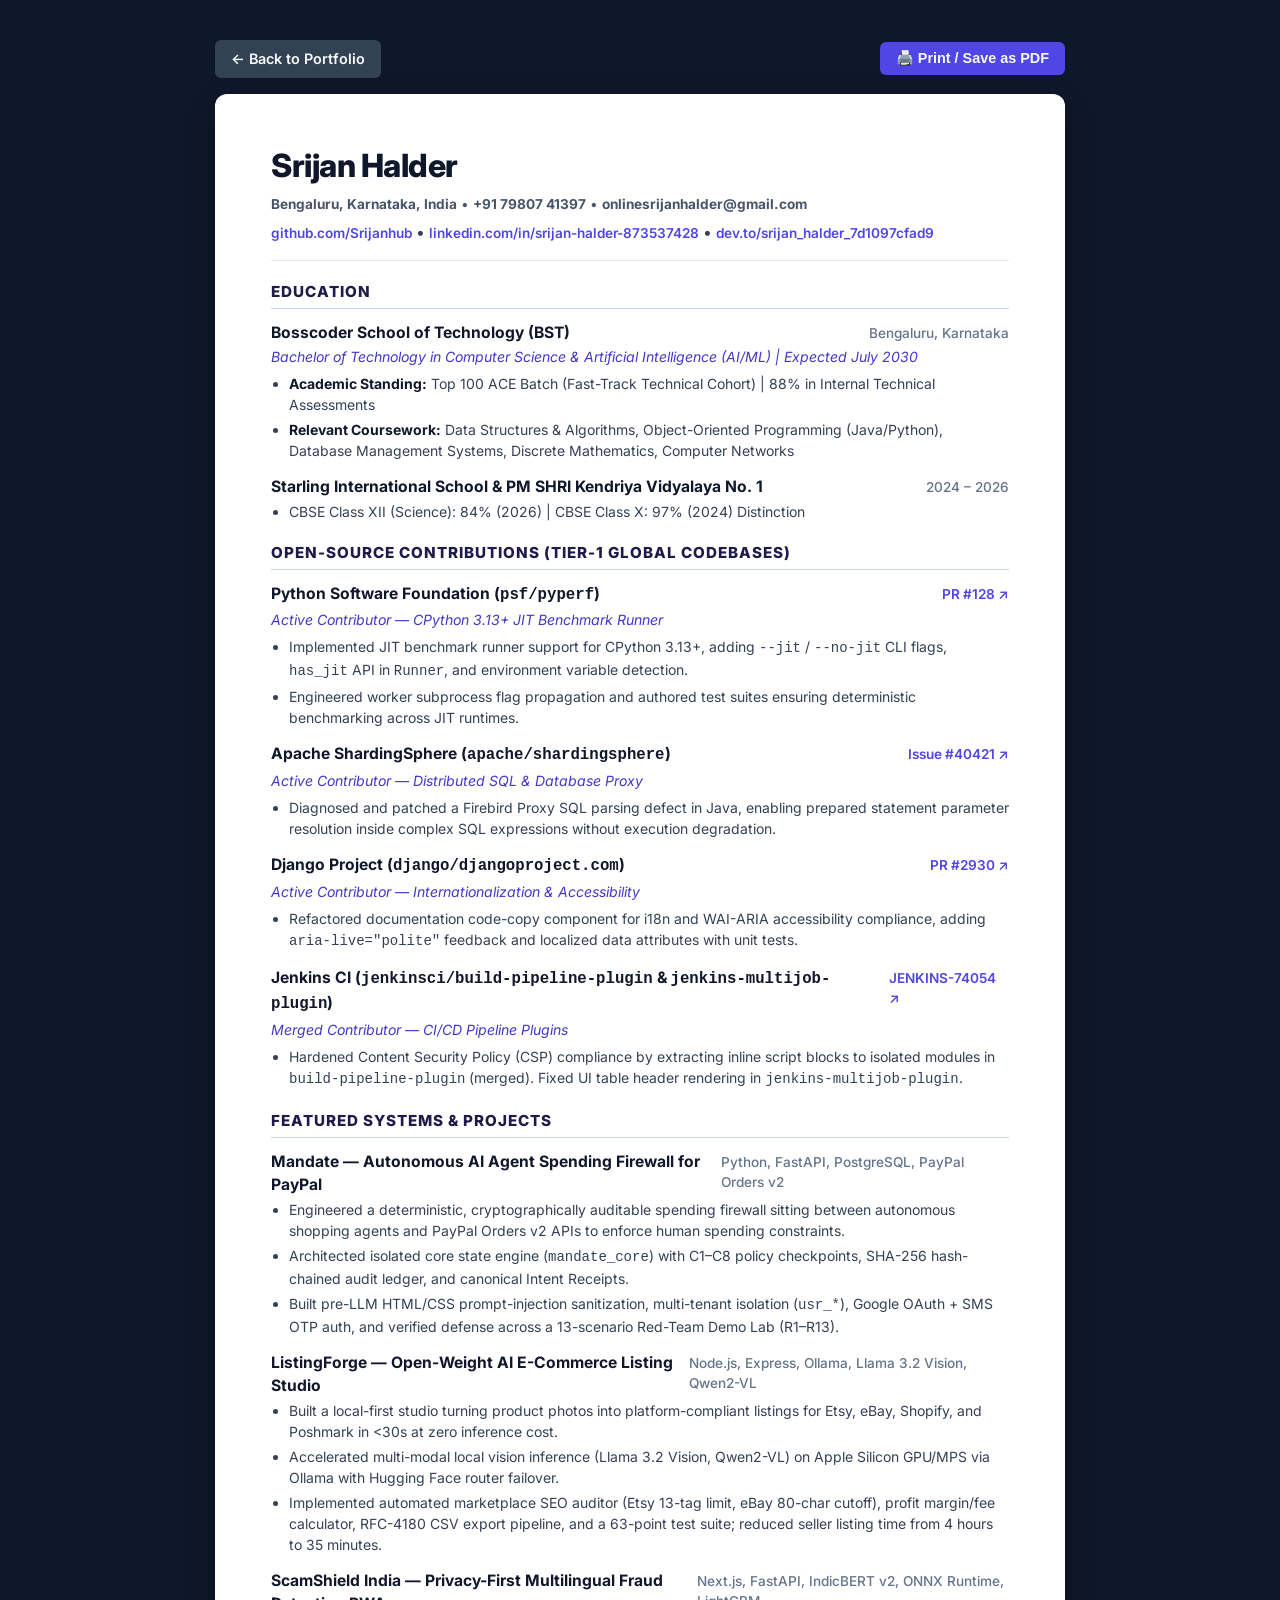
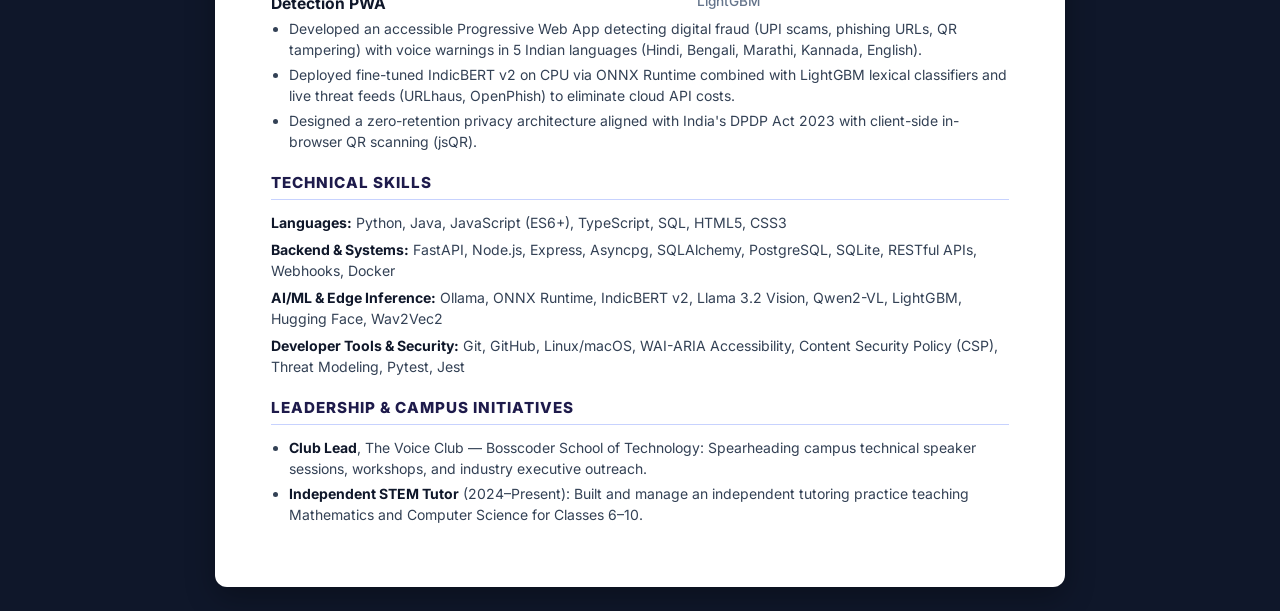
==== resume.html @ 65e2ab73 "feat: sync portfolio with professional resume credentials, open-source PRs, and ScamShield project" ====
<!DOCTYPE html>
<html lang="en">
<head>
  <meta charset="UTF-8">
  <meta name="viewport" content="width=device-width, initial-scale=1.0">
  <title>Resume - Srijan Halder</title>
  <link rel="icon" type="image/svg+xml" href="assets/favicon.svg">
  <link href="https://fonts.googleapis.com/css2?family=Inter:wght@400;500;600;700;800&family=JetBrains+Mono:wght@400;600&display=swap" rel="stylesheet">
  <style>
    * { box-sizing: border-box; margin: 0; padding: 0; }
    body {
      font-family: 'Inter', -apple-system, sans-serif;
      background-color: #0f172a;
      color: #334155;
      padding: 40px 20px;
      line-height: 1.5;
    }
    .resume-wrapper {
      max-width: 850px;
      margin: 0 auto;
      background: #ffffff;
      padding: 48px 56px;
      border-radius: 12px;
      box-shadow: 0 10px 30px rgba(0,0,0,0.3);
    }
    .print-bar {
      max-width: 850px;
      margin: 0 auto 16px auto;
      display: flex;
      justify-content: space-between;
      align-items: center;
    }
    .back-link, .print-btn {
      color: #f8fafc;
      text-decoration: none;
      font-weight: 600;
      font-size: 0.9rem;
      background: #4f46e5;
      padding: 8px 16px;
      border-radius: 6px;
      border: none;
      cursor: pointer;
      display: inline-flex;
      align-items: center;
      gap: 6px;
    }
    .back-link { background: #334155; }
    .header h1 {
      font-size: 2rem;
      color: #0f172a;
      font-weight: 800;
      letter-spacing: -0.5px;
      margin-bottom: 4px;
    }
    .contact-sub {
      font-size: 0.85rem;
      color: #475569;
      margin-bottom: 6px;
    }
    .links-sub a {
      color: #4f46e5;
      text-decoration: none;
      font-weight: 600;
      font-size: 0.85rem;
    }
    .links-sub a:hover { text-decoration: underline; }
    hr {
      border: none;
      border-top: 1.5px solid #e2e8f0;
      margin: 16px 0 20px 0;
    }
    .section-title {
      font-size: 0.95rem;
      font-weight: 800;
      letter-spacing: 1px;
      color: #1e1b4b;
      border-bottom: 1.5px solid #c7d2fe;
      padding-bottom: 4px;
      margin: 20px 0 12px 0;
      text-transform: uppercase;
    }
    .item-header {
      display: flex;
      justify-content: space-between;
      align-items: baseline;
      margin-bottom: 2px;
    }
    .item-title {
      font-size: 0.98rem;
      font-weight: 700;
      color: #0f172a;
    }
    .item-meta {
      font-size: 0.85rem;
      color: #64748b;
      font-weight: 500;
    }
    .item-sub {
      font-size: 0.88rem;
      font-style: italic;
      color: #4338ca;
      margin-bottom: 6px;
    }
    ul {
      margin-left: 18px;
      margin-bottom: 14px;
    }
    li {
      font-size: 0.875rem;
      color: #334155;
      margin-bottom: 4px;
      line-height: 1.5;
    }
    li strong { color: #0f172a; }
    .skill-category {
      font-size: 0.88rem;
      margin-bottom: 6px;
      color: #334155;
    }
    .skill-category strong { color: #0f172a; }
    @media print {
      body { background: transparent; padding: 0; }
      .resume-wrapper { box-shadow: none; padding: 0; }
      .print-bar { display: none; }
    }
  </style>
</head>
<body>

  <div class="print-bar">
    <a href="index.html" class="back-link">← Back to Portfolio</a>
    <button onclick="window.print()" class="print-btn">🖨️ Print / Save as PDF</button>
  </div>

  <div class="resume-wrapper">
    <div class="header">
      <h1>Srijan Halder</h1>
      <p class="contact-sub"><strong>Bengaluru, Karnataka, India</strong> • <strong>+91 79807 41397</strong> • <strong>onlinesrijanhalder@gmail.com</strong></p>
      <p class="links-sub">
        <a href="https://github.com/Srijanhub" target="_blank">github.com/Srijanhub</a> • 
        <a href="https://linkedin.com/in/srijan-halder-873537428" target="_blank">linkedin.com/in/srijan-halder-873537428</a> • 
        <a href="https://dev.to/srijan_halder_7d1097cfad9" target="_blank">dev.to/srijan_halder_7d1097cfad9</a>
      </p>
    </div>

    <hr>

    <h2 class="section-title">Education</h2>
    <div class="item-header">
      <span class="item-title">Bosscoder School of Technology (BST)</span>
      <span class="item-meta">Bengaluru, Karnataka</span>
    </div>
    <div class="item-sub">Bachelor of Technology in Computer Science &amp; Artificial Intelligence (AI/ML) | Expected July 2030</div>
    <ul>
      <li><strong>Academic Standing:</strong> Top 100 ACE Batch (Fast-Track Technical Cohort) | 88% in Internal Technical Assessments</li>
      <li><strong>Relevant Coursework:</strong> Data Structures &amp; Algorithms, Object-Oriented Programming (Java/Python), Database Management Systems, Discrete Mathematics, Computer Networks</li>
    </ul>

    <div class="item-header" style="margin-top: 10px;">
      <span class="item-title">Starling International School &amp; PM SHRI Kendriya Vidyalaya No. 1</span>
      <span class="item-meta">2024 – 2026</span>
    </div>
    <ul>
      <li>CBSE Class XII (Science): 84% (2026) | CBSE Class X: 97% (2024) Distinction</li>
    </ul>

    <h2 class="section-title">Open-Source Contributions (Tier-1 Global Codebases)</h2>
    
    <div class="item-header">
      <span class="item-title">Python Software Foundation (<code>psf/pyperf</code>)</span>
      <span class="item-meta"><a href="https://github.com/psf/pyperf/pull/128" target="_blank" style="color:#4f46e5; text-decoration:none; font-weight:600;">PR #128 ↗</a></span>
    </div>
    <div class="item-sub">Active Contributor — CPython 3.13+ JIT Benchmark Runner</div>
    <ul>
      <li>Implemented JIT benchmark runner support for CPython 3.13+, adding <code>--jit</code> / <code>--no-jit</code> CLI flags, <code>has_jit</code> API in <code>Runner</code>, and environment variable detection.</li>
      <li>Engineered worker subprocess flag propagation and authored test suites ensuring deterministic benchmarking across JIT runtimes.</li>
    </ul>

    <div class="item-header">
      <span class="item-title">Apache ShardingSphere (<code>apache/shardingsphere</code>)</span>
      <span class="item-meta"><a href="https://github.com/apache/shardingsphere/issues/40421" target="_blank" style="color:#4f46e5; text-decoration:none; font-weight:600;">Issue #40421 ↗</a></span>
    </div>
    <div class="item-sub">Active Contributor — Distributed SQL &amp; Database Proxy</div>
    <ul>
      <li>Diagnosed and patched a Firebird Proxy SQL parsing defect in Java, enabling prepared statement parameter resolution inside complex SQL expressions without execution degradation.</li>
    </ul>

    <div class="item-header">
      <span class="item-title">Django Project (<code>django/djangoproject.com</code>)</span>
      <span class="item-meta"><a href="https://github.com/django/djangoproject.com/pull/2930" target="_blank" style="color:#4f46e5; text-decoration:none; font-weight:600;">PR #2930 ↗</a></span>
    </div>
    <div class="item-sub">Active Contributor — Internationalization &amp; Accessibility</div>
    <ul>
      <li>Refactored documentation code-copy component for i18n and WAI-ARIA accessibility compliance, adding <code>aria-live="polite"</code> feedback and localized data attributes with unit tests.</li>
    </ul>

    <div class="item-header">
      <span class="item-title">Jenkins CI (<code>jenkinsci/build-pipeline-plugin</code> &amp; <code>jenkins-multijob-plugin</code>)</span>
      <span class="item-meta"><a href="https://issues.jenkins.io/browse/JENKINS-74054" target="_blank" style="color:#4f46e5; text-decoration:none; font-weight:600;">JENKINS-74054 ↗</a></span>
    </div>
    <div class="item-sub">Merged Contributor — CI/CD Pipeline Plugins</div>
    <ul>
      <li>Hardened Content Security Policy (CSP) compliance by extracting inline script blocks to isolated modules in <code>build-pipeline-plugin</code> (merged). Fixed UI table header rendering in <code>jenkins-multijob-plugin</code>.</li>
    </ul>

    <h2 class="section-title">Featured Systems &amp; Projects</h2>

    <div class="item-header">
      <span class="item-title">Mandate — Autonomous AI Agent Spending Firewall for PayPal</span>
      <span class="item-meta">Python, FastAPI, PostgreSQL, PayPal Orders v2</span>
    </div>
    <ul>
      <li>Engineered a deterministic, cryptographically auditable spending firewall sitting between autonomous shopping agents and PayPal Orders v2 APIs to enforce human spending constraints.</li>
      <li>Architected isolated core state engine (<code>mandate_core</code>) with C1–C8 policy checkpoints, SHA-256 hash-chained audit ledger, and canonical Intent Receipts.</li>
      <li>Built pre-LLM HTML/CSS prompt-injection sanitization, multi-tenant isolation (<code>usr_*</code>), Google OAuth + SMS OTP auth, and verified defense across a 13-scenario Red-Team Demo Lab (R1–R13).</li>
    </ul>

    <div class="item-header">
      <span class="item-title">ListingForge — Open-Weight AI E-Commerce Listing Studio</span>
      <span class="item-meta">Node.js, Express, Ollama, Llama 3.2 Vision, Qwen2-VL</span>
    </div>
    <ul>
      <li>Built a local-first studio turning product photos into platform-compliant listings for Etsy, eBay, Shopify, and Poshmark in &lt;30s at zero inference cost.</li>
      <li>Accelerated multi-modal local vision inference (Llama 3.2 Vision, Qwen2-VL) on Apple Silicon GPU/MPS via Ollama with Hugging Face router failover.</li>
      <li>Implemented automated marketplace SEO auditor (Etsy 13-tag limit, eBay 80-char cutoff), profit margin/fee calculator, RFC-4180 CSV export pipeline, and a 63-point test suite; reduced seller listing time from 4 hours to 35 minutes.</li>
    </ul>

    <div class="item-header">
      <span class="item-title">ScamShield India — Privacy-First Multilingual Fraud Detection PWA</span>
      <span class="item-meta">Next.js, FastAPI, IndicBERT v2, ONNX Runtime, LightGBM</span>
    </div>
    <ul>
      <li>Developed an accessible Progressive Web App detecting digital fraud (UPI scams, phishing URLs, QR tampering) with voice warnings in 5 Indian languages (Hindi, Bengali, Marathi, Kannada, English).</li>
      <li>Deployed fine-tuned IndicBERT v2 on CPU via ONNX Runtime combined with LightGBM lexical classifiers and live threat feeds (URLhaus, OpenPhish) to eliminate cloud API costs.</li>
      <li>Designed a zero-retention privacy architecture aligned with India's DPDP Act 2023 with client-side in-browser QR scanning (jsQR).</li>
    </ul>

    <h2 class="section-title">Technical Skills</h2>
    <p class="skill-category"><strong>Languages:</strong> Python, Java, JavaScript (ES6+), TypeScript, SQL, HTML5, CSS3</p>
    <p class="skill-category"><strong>Backend &amp; Systems:</strong> FastAPI, Node.js, Express, Asyncpg, SQLAlchemy, PostgreSQL, SQLite, RESTful APIs, Webhooks, Docker</p>
    <p class="skill-category"><strong>AI/ML &amp; Edge Inference:</strong> Ollama, ONNX Runtime, IndicBERT v2, Llama 3.2 Vision, Qwen2-VL, LightGBM, Hugging Face, Wav2Vec2</p>
    <p class="skill-category"><strong>Developer Tools &amp; Security:</strong> Git, GitHub, Linux/macOS, WAI-ARIA Accessibility, Content Security Policy (CSP), Threat Modeling, Pytest, Jest</p>

    <h2 class="section-title">Leadership &amp; Campus Initiatives</h2>
    <ul>
      <li><strong>Club Lead</strong>, The Voice Club — Bosscoder School of Technology: Spearheading campus technical speaker sessions, workshops, and industry executive outreach.</li>
      <li><strong>Independent STEM Tutor</strong> (2024–Present): Built and manage an independent tutoring practice teaching Mathematics and Computer Science for Classes 6–10.</li>
    </ul>
  </div>

</body>
</html>
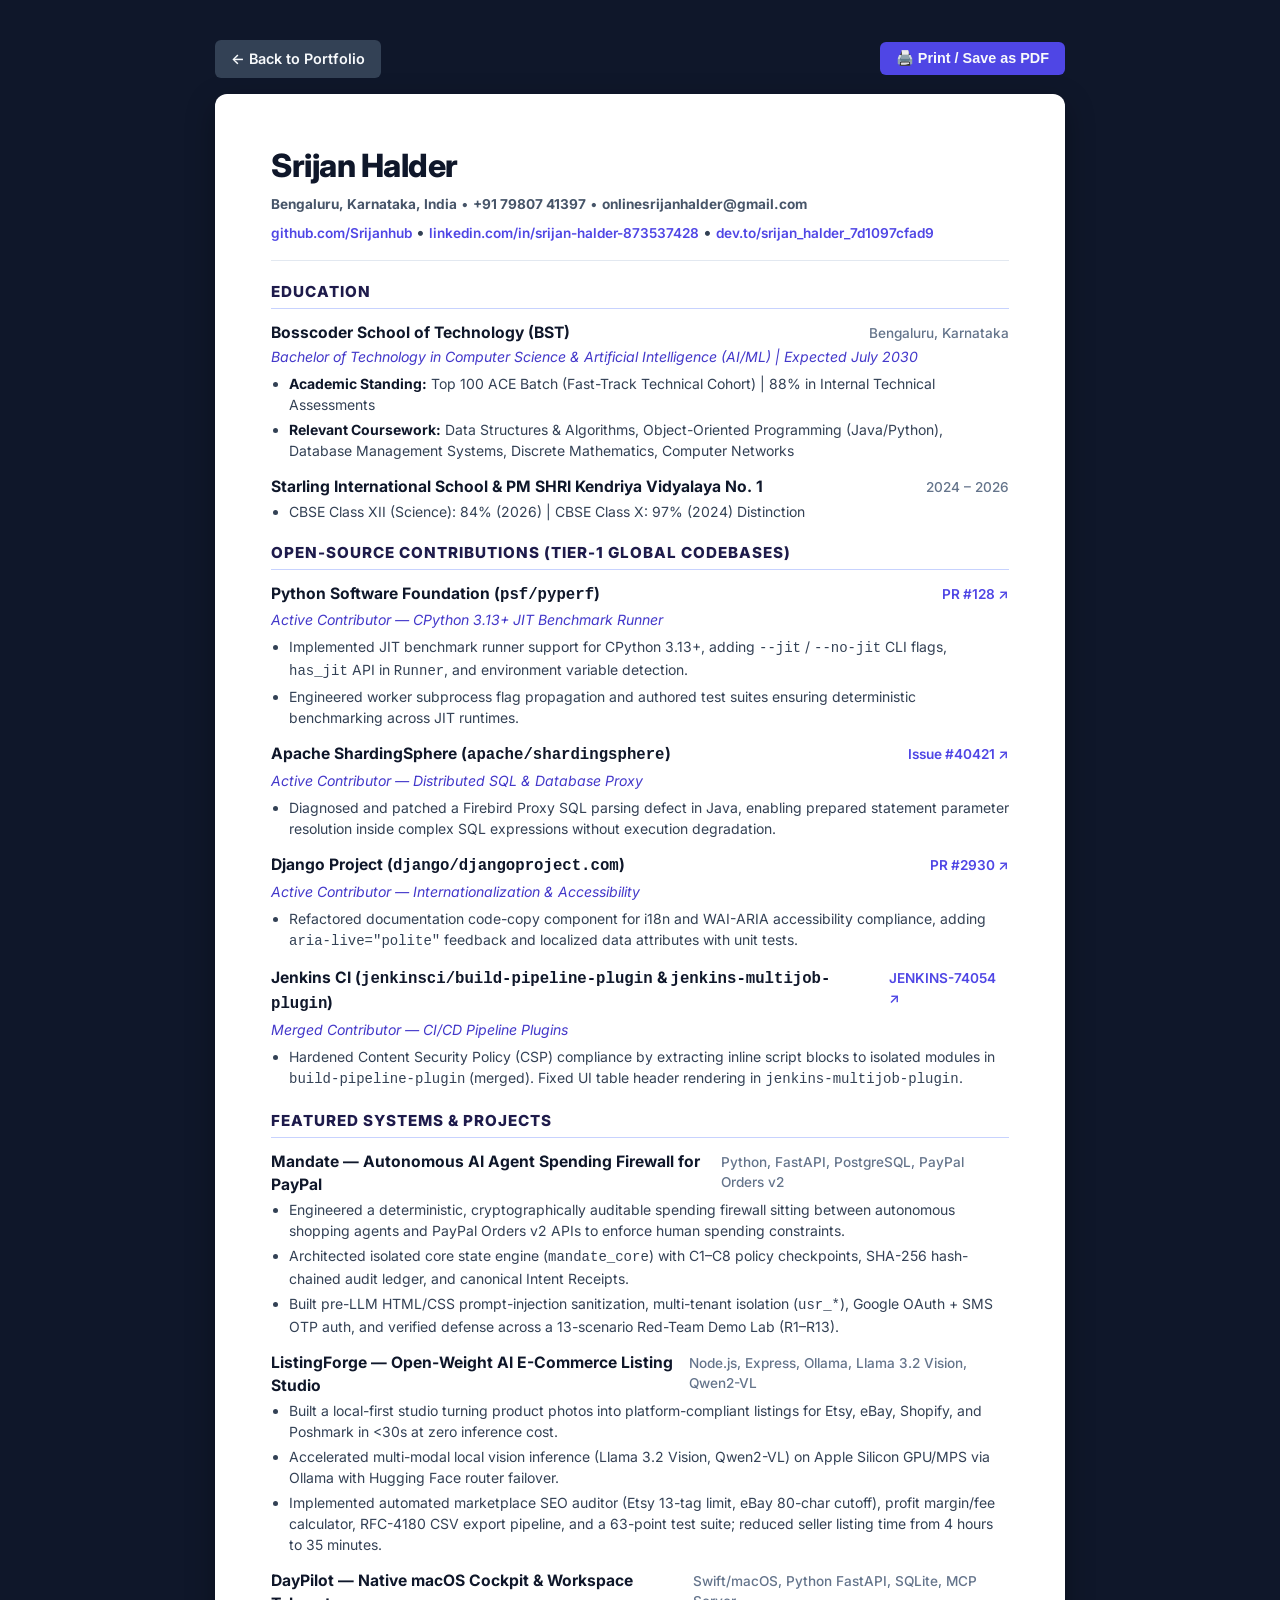
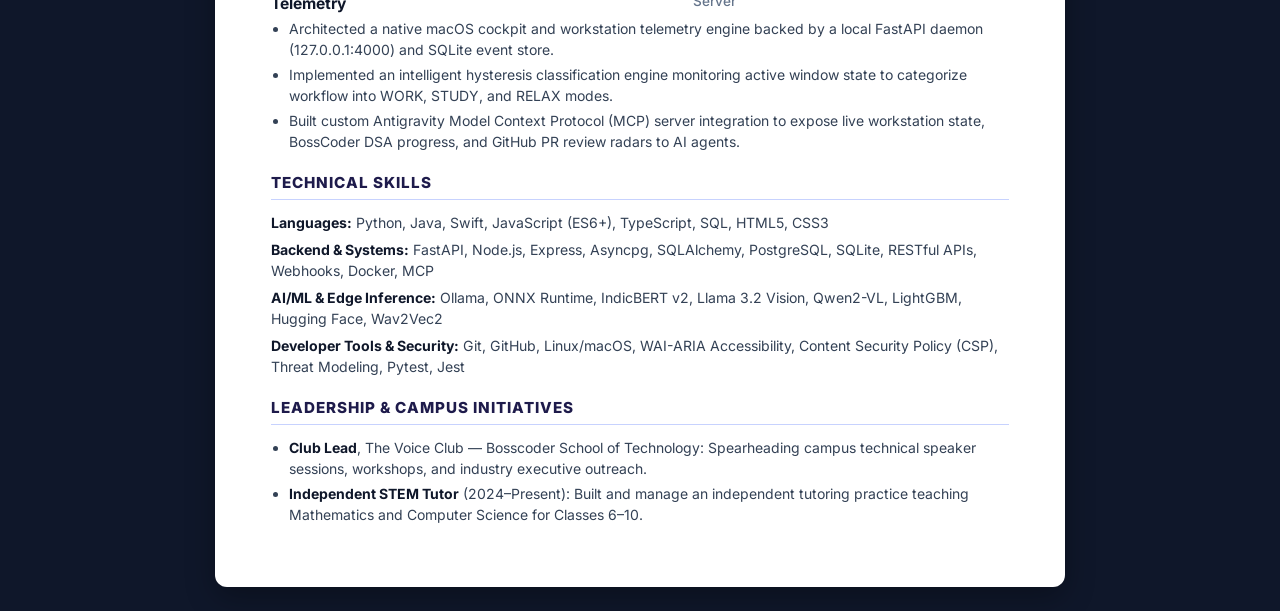
==== commit e802f2ec: "feat: replace ScamShield with DayPilot native macOS cockpit project" ====
--- a/resume.html
+++ b/resume.html
@@ -226,18 +226,18 @@
     </ul>
 
     <div class="item-header">
-      <span class="item-title">ScamShield India — Privacy-First Multilingual Fraud Detection PWA</span>
-      <span class="item-meta">Next.js, FastAPI, IndicBERT v2, ONNX Runtime, LightGBM</span>
-    </div>
-    <ul>
-      <li>Developed an accessible Progressive Web App detecting digital fraud (UPI scams, phishing URLs, QR tampering) with voice warnings in 5 Indian languages (Hindi, Bengali, Marathi, Kannada, English).</li>
-      <li>Deployed fine-tuned IndicBERT v2 on CPU via ONNX Runtime combined with LightGBM lexical classifiers and live threat feeds (URLhaus, OpenPhish) to eliminate cloud API costs.</li>
-      <li>Designed a zero-retention privacy architecture aligned with India's DPDP Act 2023 with client-side in-browser QR scanning (jsQR).</li>
+      <span class="item-title">DayPilot — Native macOS Cockpit &amp; Workspace Telemetry</span>
+      <span class="item-meta">Swift/macOS, Python FastAPI, SQLite, MCP Server</span>
+    </div>
+    <ul>
+      <li>Architected a native macOS cockpit and workstation telemetry engine backed by a local FastAPI daemon (127.0.0.1:4000) and SQLite event store.</li>
+      <li>Implemented an intelligent hysteresis classification engine monitoring active window state to categorize workflow into WORK, STUDY, and RELAX modes.</li>
+      <li>Built custom Antigravity Model Context Protocol (MCP) server integration to expose live workstation state, BossCoder DSA progress, and GitHub PR review radars to AI agents.</li>
     </ul>
 
     <h2 class="section-title">Technical Skills</h2>
-    <p class="skill-category"><strong>Languages:</strong> Python, Java, JavaScript (ES6+), TypeScript, SQL, HTML5, CSS3</p>
-    <p class="skill-category"><strong>Backend &amp; Systems:</strong> FastAPI, Node.js, Express, Asyncpg, SQLAlchemy, PostgreSQL, SQLite, RESTful APIs, Webhooks, Docker</p>
+    <p class="skill-category"><strong>Languages:</strong> Python, Java, Swift, JavaScript (ES6+), TypeScript, SQL, HTML5, CSS3</p>
+    <p class="skill-category"><strong>Backend &amp; Systems:</strong> FastAPI, Node.js, Express, Asyncpg, SQLAlchemy, PostgreSQL, SQLite, RESTful APIs, Webhooks, Docker, MCP</p>
     <p class="skill-category"><strong>AI/ML &amp; Edge Inference:</strong> Ollama, ONNX Runtime, IndicBERT v2, Llama 3.2 Vision, Qwen2-VL, LightGBM, Hugging Face, Wav2Vec2</p>
     <p class="skill-category"><strong>Developer Tools &amp; Security:</strong> Git, GitHub, Linux/macOS, WAI-ARIA Accessibility, Content Security Policy (CSP), Threat Modeling, Pytest, Jest</p>
 
